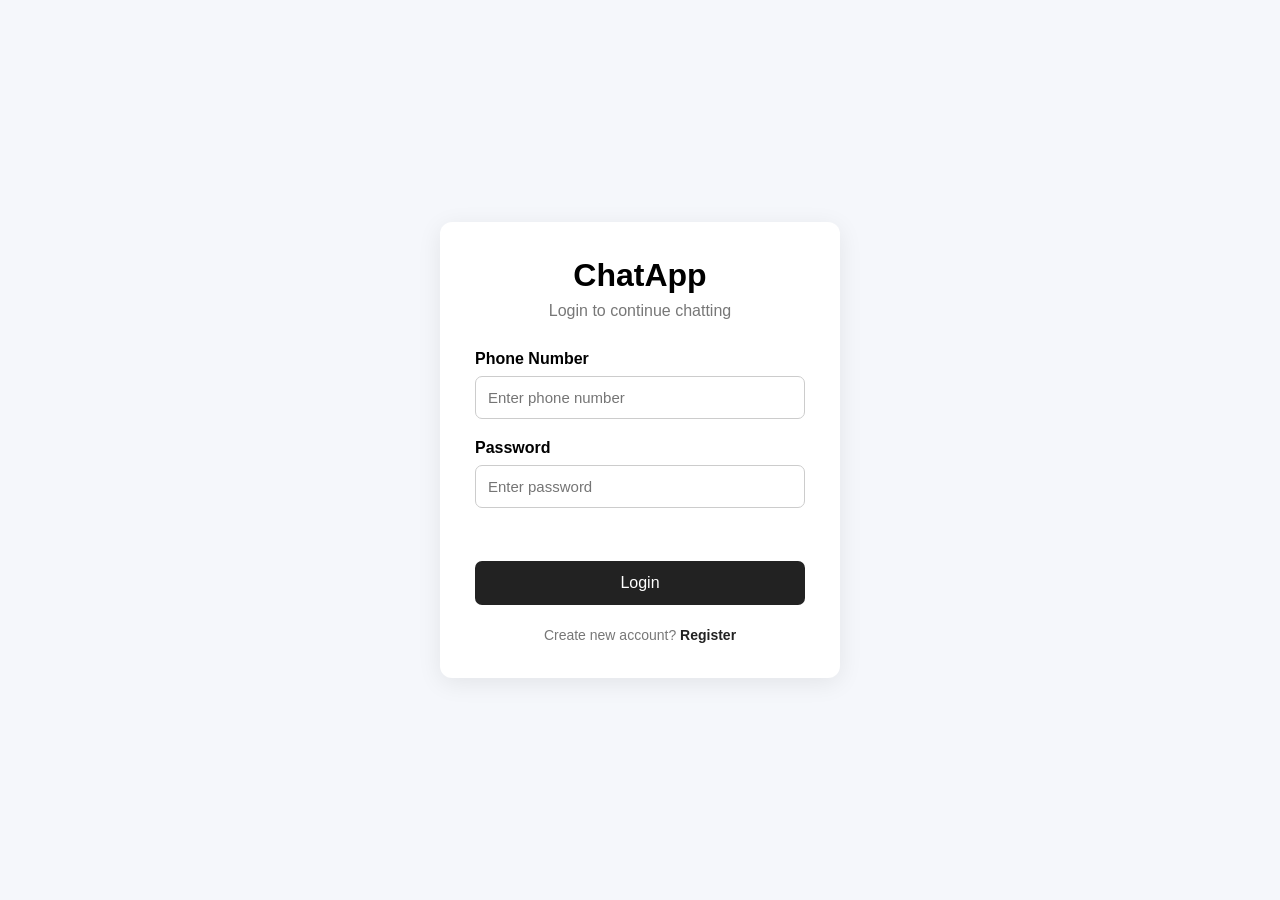
==== src/main/webapp/index.html @ 866f0517 "Initial chat application" ====
<!DOCTYPE html>
<html lang="en">
<head>
  <meta charset="UTF-8">
  <meta name="viewport" content="width=device-width, initial-scale=1.0">

  <title>ChatApp - Login</title>

  <link rel="stylesheet" href="css/login.css">
</head>

<body>

<div class="login-container">

  <div class="login-card">

    <h1>ChatApp</h1>

    <p class="subtitle">
      Login to continue chatting
    </p>

    <form id="loginForm">

      <div class="input-group">
        <label for="phoneNumber">
          Phone Number
        </label>

        <input
                type="text"
                id="phoneNumber"
                placeholder="Enter phone number"
                maxlength="15"
                required
        >
      </div>


      <div class="input-group">
        <label for="password">
          Password
        </label>

        <input
                type="password"
                id="password"
                placeholder="Enter password"
                required
        >
      </div>


      <p id="errorMessage" class="error-message"></p>

      <button type="submit" id="loginButton">
        Login
      </button>



      <p class="login-link">

        Create new account?

        <a href="register.html">
          Register
        </a>

      </p>

    </form>

  </div>

</div>

<script src="js/login.js"></script>

</body>
</html>
---- src/main/webapp/css/login.css ----
* {
    margin: 0;
    padding: 0;
    box-sizing: border-box;
}

body {
    font-family: Arial, sans-serif;
    background: #f5f7fb;

    min-height: 100vh;

    display: flex;
    justify-content: center;
    align-items: center;
}


.login-container {
    width: 100%;
    padding: 20px;
}


.login-card {
    width: 100%;
    max-width: 400px;

    margin: auto;

    background: white;

    padding: 35px;

    border-radius: 12px;

    box-shadow: 0 5px 25px rgba(0, 0, 0, 0.08);
}


.login-card h1 {
    text-align: center;

    font-size: 32px;

    margin-bottom: 8px;
}


.login-link {
    text-align: center;

    margin-top: 22px;

    font-size: 14px;

    color: #777;
}


.login-link a {
    color: #222;

    font-weight: bold;

    text-decoration: none;
}


.login-link a:hover {
    text-decoration: underline;
}



.subtitle {
    text-align: center;

    color: #777;

    margin-bottom: 30px;
}


.input-group {
    margin-bottom: 20px;
}


.input-group label {
    display: block;

    margin-bottom: 8px;

    font-weight: 600;
}


.input-group input {
    width: 100%;

    padding: 12px;

    border: 1px solid #ccc;

    border-radius: 7px;

    font-size: 15px;

    outline: none;
}


.input-group input:focus {
    border-color: #333;
}


button {
    width: 100%;

    padding: 13px;

    border: none;

    border-radius: 7px;

    background: #222;

    color: white;

    font-size: 16px;

    cursor: pointer;
}


button:hover {
    background: #000;
}


button:disabled {
    background: #999;

    cursor: not-allowed;
}


.error-message {
    color: #d93025;

    font-size: 14px;

    margin-bottom: 15px;

    min-height: 18px;
}
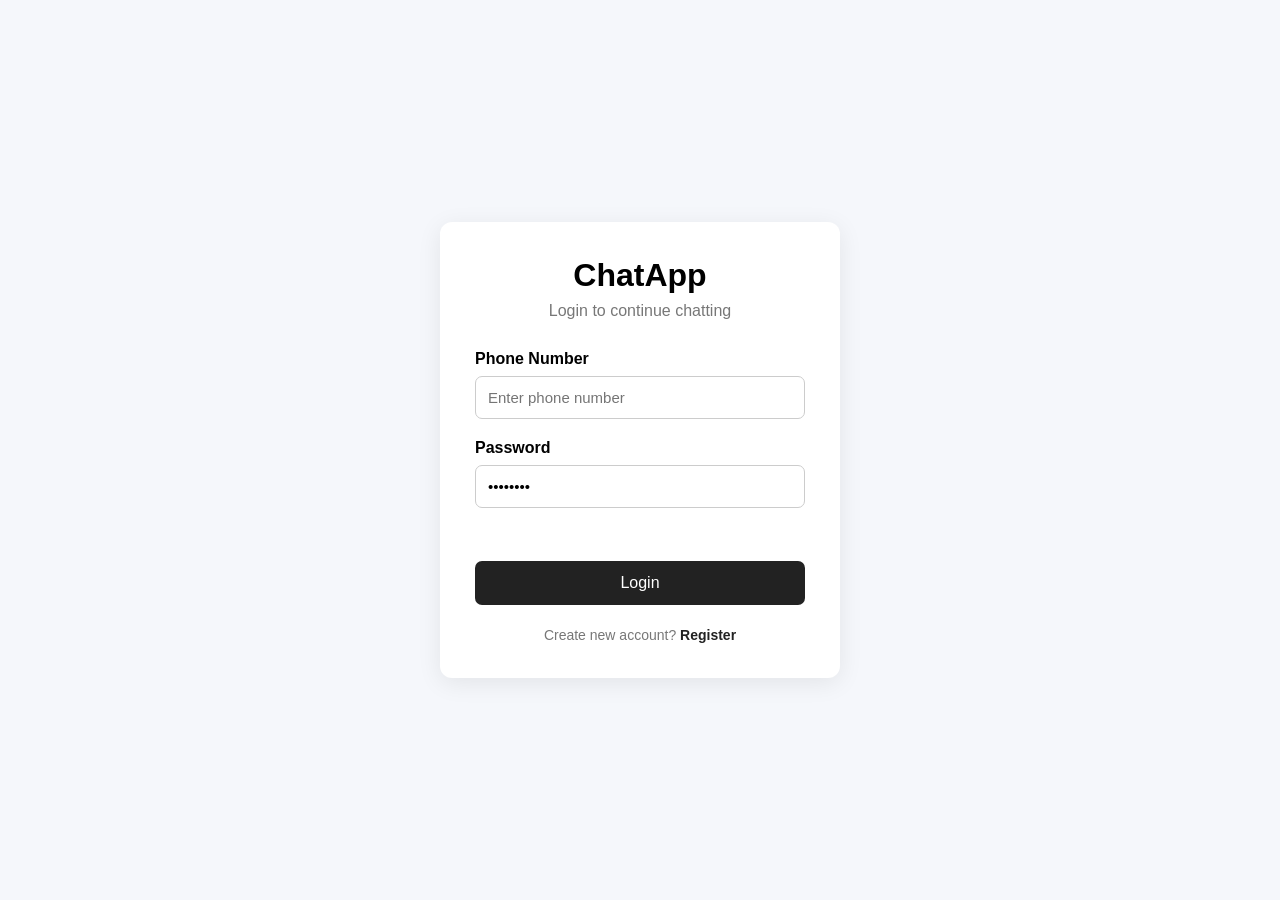
==== commit b8507423: "connected socket" ====
--- a/src/main/webapp/index.html
+++ b/src/main/webapp/index.html
@@ -39,13 +39,14 @@
 
 
       <div class="input-group">
-        <label for="password">
+        <label for="password" >
           Password
         </label>
 
         <input
                 type="password"
                 id="password"
+                value="12345678"
                 placeholder="Enter password"
                 required
         >
